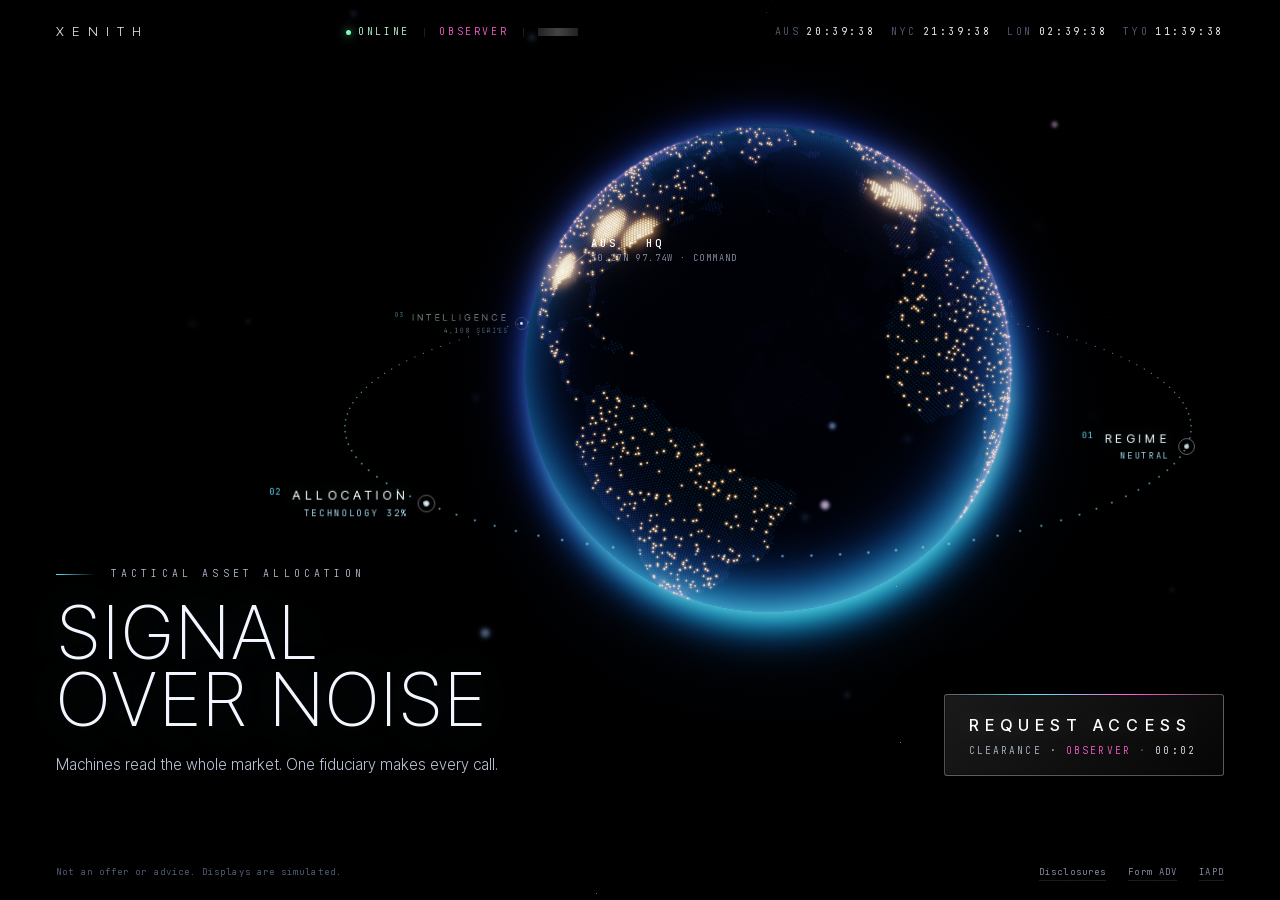
==== lab/index.html @ 4977f374 "Lab-1: the instrument (WebGL2 Earth lit by the real sun, light streams, orbiting capabilities, glass" ====
<!DOCTYPE html>
<html lang="en">
<head>
<meta charset="UTF-8">
<meta name="viewport" content="width=device-width, initial-scale=1.0, viewport-fit=cover">
<title>Xenith Capital · Tactical Asset Allocation</title>
<meta name="robots" content="noindex, nofollow">
<meta name="description" content="Xenith Capital. Tactical asset allocation. Machine intelligence reads the market; one fiduciary makes every call. Fee-only. Access by request.">
<meta http-equiv="Content-Security-Policy" content="default-src 'none'; script-src 'self'; style-src 'self'; img-src 'self'; font-src 'self'; connect-src 'self'; manifest-src 'self'; base-uri 'none'; form-action 'none'">
<meta name="referrer" content="strict-origin-when-cross-origin">
<meta name="theme-color" content="#020308">
<meta name="color-scheme" content="dark">
<link rel="icon" href="/assets/favicon.svg" type="image/svg+xml">
<link rel="preload" href="/fonts/inter-tight-var.woff2" as="font" type="font/woff2" crossorigin>
<link rel="preload" href="/fonts/jetbrains-mono-var.woff2" as="font" type="font/woff2" crossorigin>
<script src="/lab/flag.js"></script>
<link rel="stylesheet" href="/lab/lab.css">
<script src="/lab/earth.js" defer></script>
<script src="/lab/lab.js" defer></script>
<!-- build: lab-1 -->
</head>
<body>
<a class="skip" href="#main">Skip to content</a>
<canvas id="gl" aria-hidden="true"></canvas>

<header class="top">
  <a class="mk" href="/lab/" aria-label="Xenith Capital">XENITH</a>
  <p class="st"><span class="lv"><i></i>ONLINE</span><span class="sep"></span><span class="ob">OBSERVER</span><span class="sep"></span><span class="rd" id="sys" aria-label="redacted system name">██████</span></p>
  <p class="ck" aria-label="World clocks">
    <span><em>AUS</em><b data-tz="America/Chicago">--:--:--</b></span>
    <span><em>NYC</em><b data-tz="America/New_York">--:--:--</b></span>
    <span><em>LON</em><b data-tz="Europe/London">--:--:--</b></span>
    <span><em>TYO</em><b data-tz="Asia/Tokyo">--:--:--</b></span>
  </p>
</header>

<main id="main" tabindex="-1">
  <section class="hero">
    <p class="kick">Tactical asset allocation</p>
    <h1 class="hl" aria-label="Signal over noise"><span class="w">SIGNAL</span> <span class="w">OVER</span> <span class="w">NOISE</span></h1>
    <p class="sub">Machines read the whole market. One fiduciary makes every call.</p>
  </section>

  <nav class="orbit" aria-label="Capabilities">
    <button type="button" class="gy" data-ro="ro-reg"><i class="nd"></i><span class="tx"><span class="n">01</span><span class="l">REGIME</span><span class="v">NEUTRAL</span></span></button>
    <button type="button" class="gy" data-ro="ro-alc"><i class="nd"></i><span class="tx"><span class="n">02</span><span class="l">ALLOCATION</span><span class="v">TECHNOLOGY 34%</span></span></button>
    <button type="button" class="gy" data-ro="ro-int"><i class="nd"></i><span class="tx"><span class="n">03</span><span class="l">INTELLIGENCE</span><span class="v">4,112 SERIES</span></span></button>
    <button type="button" class="gy" data-ro="ro-op"><i class="nd"></i><span class="tx"><span class="n">04</span><span class="l">OPERATOR</span><span class="v">SIGNS EVERY CALL</span></span></button>
  </nav>

  <div class="tag" id="tag" aria-hidden="true"><b></b><span></span></div>

  <button type="button" class="mo" id="motion" hidden><span>ENABLE MOTION LINK</span></button>

  <a class="cta" id="cta" href="mailto:inquiry@xenithcap.io?subject=Access%20request">
    <span class="k">REQUEST ACCESS</span>
    <span class="s">CLEARANCE · <em id="clr">OBSERVER</em><span class="ot" id="obs" aria-hidden="true"></span></span>
  </a>
</main>

<footer class="ft">
  <p>Not an offer or advice. Displays are simulated.</p>
  <p class="ln"><a href="/disclosures.html">Disclosures</a><a href="https://reports.adviserinfo.sec.gov/reports/ADV/316844/PDF/316844.pdf" rel="noopener">Form ADV</a><a href="https://adviserinfo.sec.gov/firm/summary/316844" rel="noopener">IAPD</a></p>
</footer>

<div class="veil" id="veil" aria-hidden="true"></div>

<section class="ro" id="ro-reg" role="dialog" aria-modal="true" aria-labelledby="ro-reg-h">
  <header class="rh"><p class="rk">01 · REGIME</p><h2 id="ro-reg-h">The posture engine</h2><button type="button" class="x" aria-label="Close">CLOSE <kbd>ESC</kbd></button></header>
  <div class="rb">
    <p class="lead">Before we choose a single holding, we read the market's posture.</p>
    <div class="viz" aria-hidden="true">
      <div class="post"><span>RISK-OFF</span><span class="line"><i id="pmark"></i></span><span>RISK-ON</span></div>
      <p class="pv" id="pval">NEUTRAL</p>
      <ul class="bars" id="sigs">
        <li><span>GROWTH</span><s><i></i></s><b>+0.00</b></li>
        <li><span>INFLATION</span><s><i></i></s><b>+0.00</b></li>
        <li><span>CREDIT</span><s><i></i></s><b>+0.00</b></li>
        <li><span>VOLATILITY</span><s><i></i></s><b>+0.00</b></li>
        <li><span>TREND</span><s><i></i></s><b>+0.00</b></li>
        <li><span>BREADTH</span><s><i></i></s><b>+0.00</b></li>
      </ul>
    </div>
    <p>Growth, inflation, credit, volatility, trend and breadth feed one dial that runs from risk-off to risk-on. When the dial moves, the portfolios move with it. When it doesn't, we don't trade for the sake of trading.</p>
    <p class="fine">Illustrative simulation. Not a live signal, a forecast or a recommendation.</p>
  </div>
</section>

<section class="ro" id="ro-alc" role="dialog" aria-modal="true" aria-labelledby="ro-alc-h">
  <header class="rh"><p class="rk">02 · ALLOCATION</p><h2 id="ro-alc-h">Tactical asset allocation</h2><button type="button" class="x" aria-label="Close">CLOSE <kbd>ESC</kbd></button></header>
  <div class="rb">
    <p class="lead">Tactical means we're allowed to move. Disciplined means every move has a reason first.</p>
    <div class="viz" aria-hidden="true">
      <ul class="secs" id="secs">
        <li><span>TECHNOLOGY</span><s><i></i></s><b>--%</b></li>
        <li><span>VALUE</span><s><i></i></s><b>--%</b></li>
        <li><span>INDUSTRIALS</span><s><i></i></s><b>--%</b></li>
        <li><span>DEFENSIVE</span><s><i></i></s><b>--%</b></li>
        <li><span>ENERGY</span><s><i></i></s><b>--%</b></li>
      </ul>
    </div>
    <p>Each model portfolio holds a strategic core and tilts across sectors of the stock market as the evidence changes, leaning defensive when the posture turns risk-off. Every change is dated, reasoned and logged.</p>
    <p class="fine">Illustrative simulation. Not client allocations, model weights or performance.</p>
  </div>
</section>

<section class="ro" id="ro-int" role="dialog" aria-modal="true" aria-labelledby="ro-int-h">
  <header class="rh"><p class="rk">03 · INTELLIGENCE</p><h2 id="ro-int-h">Machine intelligence, human judgment</h2><button type="button" class="x" aria-label="Close">CLOSE <kbd>ESC</kbd></button></header>
  <div class="rb">
    <p class="lead">Machines read everything. A human decides.</p>
    <div class="viz" aria-hidden="true"><ol class="feed" id="feed"></ol></div>
    <p>Our proprietary research system ingests thousands of data series, filings and price histories. Its models read all of it, argue with each other and score their own confidence. Then a human takes over: every conclusion is reviewed, anything that doesn't hold up is overridden, and no model places a trade.</p>
    <p class="fine">Illustrative simulation of the research workflow.</p>
  </div>
</section>

<section class="ro" id="ro-op" role="dialog" aria-modal="true" aria-labelledby="ro-op-h">
  <header class="rh"><p class="rk">04 · OPERATOR</p><h2 id="ro-op-h">One adviser answers for every call</h2><button type="button" class="x" aria-label="Close">CLOSE <kbd>ESC</kbd></button></header>
  <div class="rb">
    <p class="lead">Logan Jackson, founder and fiduciary adviser.</p>
    <p>Formerly an Intelligence Analyst: turning noisy, incomplete information into decisions someone has to stand behind. Then a financial advisor and a banker.</p>
    <p>Xenith is fee-only and fiduciary. We are paid by our clients and no one else. The machine reads the market every hour it is open; the only question is whether it is reading for you.</p>
    <p><a class="cta in" href="mailto:inquiry@xenithcap.io?subject=Access%20request"><span class="k">REQUEST ACCESS</span></a></p>
  </div>
</section>
</body>
</html>
---- lab/lab.css ----
/* Xenith Capital: the instrument. */
@font-face{font-family:"Inter Tight";src:url(/fonts/inter-tight-var.woff2) format("woff2");font-weight:100 900;font-display:swap}
@font-face{font-family:"JetBrains Mono";src:url(/fonts/jetbrains-mono-var.woff2) format("woff2");font-weight:100 800;font-display:swap}
:root{
  --void:#020308;--tx:#e9eef8;--dim:#8a93a8;--mute:#566079;--hair:#ffffff1c;--hair2:#ffffff10;
  --cy:#5fe3ff;--vi:#8f7dff;--pk:#ff5fd2;--am:#ffb36b;
  --sans:"Inter Tight",system-ui,-apple-system,sans-serif;--mono:"JetBrains Mono",ui-monospace,Menlo,monospace;
  --edge:clamp(1.1rem,4.4vw,4.6rem);--gy:60vh;
}
*,*::before,*::after{box-sizing:border-box}
html,body{margin:0;padding:0}
html{background:var(--void);color:var(--tx);-webkit-text-size-adjust:100%;text-size-adjust:100%}
body{font-family:var(--sans);font-weight:300;line-height:1.5;-webkit-font-smoothing:antialiased;-moz-osx-font-smoothing:grayscale}
h1,h2,p,ul,ol{margin:0}
ul,ol{padding:0;list-style:none}
button{font:inherit;color:inherit;background:none;border:0;padding:0;cursor:pointer}
a{color:inherit}
.skip{position:absolute;left:-999px;top:0;z-index:100;background:#fff;color:#000;padding:.6rem 1rem}
.skip:focus{left:.5rem;top:.5rem}
:focus-visible{outline:1px solid var(--cy);outline-offset:4px}
#gl{display:none}
.mo,.tag,.veil{display:none}

/* ---------- shared atoms ---------- */
.top{display:flex;align-items:center;justify-content:space-between;gap:1.5rem;font-family:var(--mono);font-size:.62rem;letter-spacing:.26em;color:var(--dim);font-weight:300;padding:1.4rem var(--edge)}
.mk{font-family:var(--sans);font-weight:300;font-size:.82rem;letter-spacing:.62em;color:var(--tx);text-decoration:none}
.st{display:flex;align-items:center;gap:.9rem;white-space:nowrap}
.lv{color:#b9ffd9}
.top{color:#9aa4ba}.lv i{display:inline-block;width:5px;height:5px;border-radius:50%;background:#7dffbe;box-shadow:0 0 10px #7dffbe;margin-right:.7em;vertical-align:middle;animation:breathe 3.6s ease-in-out infinite}
.ob{color:var(--pk)}
.sep{width:1px;height:.9em;background:var(--hair)}
.rd{display:inline-block;letter-spacing:0;color:transparent;background:linear-gradient(90deg,#ffffff22,#ffffff44,#ffffff22);padding:0 .2em;border-radius:1px;line-height:1;height:.85em;overflow:hidden;vertical-align:middle}
.rd.leak{background:none}
.rd.leak{color:var(--cy);text-shadow:0 0 12px #5fe3ffaa}
.ck{display:flex;gap:1.6em}
.ck em{font-style:normal;color:var(--mute);margin-right:.6em}
.ck b{font-weight:400;color:var(--tx);font-variant-numeric:tabular-nums}
@keyframes breathe{50%{opacity:.35}}

/* ---------- document mode (no WebGL / no JS / tiny screens) ---------- */
html:not(.live) main{max-width:44rem;margin:0 auto;padding:2rem var(--edge)}
html:not(.live) .hl{font-weight:200;font-size:clamp(2.6rem,10vw,5rem);line-height:.92;letter-spacing:.01em;margin:.6rem 0 1rem}
html:not(.live) .kick{font-family:var(--mono);font-size:.66rem;letter-spacing:.3em;text-transform:uppercase;color:var(--dim)}
html:not(.live) .sub{color:var(--dim);font-size:1.1rem}
html:not(.live) .orbit{display:none}
html:not(.live) .cta{display:inline-block;margin-top:2rem;padding:1rem 1.4rem;border:1px solid var(--hair);text-decoration:none}
html:not(.live) .cta .k{display:block;letter-spacing:.3em;font-weight:500}
html:not(.live) .cta .s{display:block;font-family:var(--mono);font-size:.6rem;letter-spacing:.2em;color:var(--dim);margin-top:.3rem}
html:not(.live) .ro{max-width:44rem;margin:0 auto;padding:2rem var(--edge);border-top:1px solid var(--hair2)}
html:not(.live) .ro .x,html:not(.live) .viz{display:none}
html:not(.live) .ft{max-width:44rem;margin:0 auto;padding:2rem var(--edge) 3rem;font-family:var(--mono);font-size:.62rem;color:var(--mute)}
html:not(.live) .ft .ln a{margin-right:1rem}

/* ================= LIVE INSTRUMENT ================= */
html.live,html.live body{height:100%;overflow:hidden}
html.live #gl{display:block;position:fixed;inset:0;width:100%;height:100%;z-index:0;touch-action:none}
html.live .top{position:fixed;left:0;right:0;top:0;z-index:8;padding-top:max(1.4rem,env(safe-area-inset-top))}
html.live main{position:fixed;inset:0;z-index:4;pointer-events:none;outline:none}
html.live main a,html.live main button{pointer-events:auto}

/* hero: the only loud thing */
html.live .hero{position:fixed;left:var(--edge);bottom:calc(var(--edge) + 4.2rem);width:max-content;max-width:min(46vw,44rem)}
html.live .kick{font-family:var(--mono);font-size:.62rem;letter-spacing:.42em;text-transform:uppercase;color:#b4bdd0;margin-bottom:1.1rem}
html.live .kick::before{content:"";display:inline-block;width:2.4rem;height:1px;background:linear-gradient(90deg,var(--cy),transparent);vertical-align:middle;margin-right:1rem}
html.live .hl{font-weight:200;font-size:min(5.8vw,10vh,7rem);line-height:.9;letter-spacing:.015em;color:#f3f6ff;
  text-shadow:0 0 50px #7fd8ff2e}
html.live .hl .w:first-child{display:block}
html.live .hl span span{display:inline-block;transition:opacity 1.5s cubic-bezier(.16,1,.3,1),filter 1.7s cubic-bezier(.16,1,.3,1),transform 1.9s cubic-bezier(.16,1,.3,1)}
html.live:not(.resolved) .hl span span{opacity:0;filter:blur(16px);transform:translate(var(--dx,0),var(--dy,0)) scale(1.4)}
html.live .sub{margin-top:1.3rem;font-size:clamp(.95rem,1.15vw,1.12rem);color:#b9c2d6;max-width:30em;
  transition:opacity 1.6s ease 1.6s}
html.live:not(.resolved) .sub,html.live:not(.resolved) .kick{opacity:0}
html.live .kick{transition:opacity 1.4s ease 1.2s}

/* orbiting capabilities */
html.live .orbit{position:fixed;inset:0;pointer-events:none}
html.live .gy{position:absolute;left:0;top:0;width:0;height:0;pointer-events:auto;transition:opacity .5s ease;will-change:transform}
html.live .gy.hid{pointer-events:none}
html.live .gy::before{content:"";position:absolute;left:-22px;top:-22px;width:44px;height:44px;border-radius:50%}
html.live .gy .nd{position:absolute;left:-9px;top:-9px;width:18px;height:18px;border-radius:50%;border:1px solid #ffffff66;transition:border-color .3s,transform .3s}
html.live .gy .tx{position:absolute;left:18px;top:50%;transform:translateY(-50%);display:grid;grid-template-columns:auto auto;column-gap:.7rem;row-gap:.15rem;white-space:nowrap;text-align:left}
html.live .gy.lft .tx{left:auto;right:18px;text-align:right}
html.live .gy .n{font-family:var(--mono);font-size:.56rem;letter-spacing:.2em;color:var(--cy);grid-row:1}
html.live .gy .l{font-size:.8rem;font-weight:400;letter-spacing:.34em;color:#fff;grid-row:1;text-shadow:0 0 14px #5fe3ff55}
html.live .gy .v{grid-column:1/-1;font-family:var(--mono);font-size:.58rem;letter-spacing:.18em;color:#a9e9ff;font-variant-numeric:tabular-nums}
html.live .gy:hover .nd,html.live .gy:focus-visible .nd{border-color:var(--cy);transform:scale(1.5)}
html.live .gy:hover .l,html.live .gy:focus-visible .l{color:#fff;text-shadow:0 0 18px #5fe3ff88}
html.live .gy:focus-visible{outline:none}

/* city lock */
html.live .tag{display:block;position:fixed;left:0;top:0;z-index:5;pointer-events:none;opacity:0;transition:opacity .45s ease}
html.live .tag.on{opacity:1}
html.live .tag::before{content:"";position:absolute;left:4px;top:-4px;width:30px;height:1px;background:linear-gradient(90deg,#ffffff80,#ffffff20);transform-origin:0 0;transform:rotate(-38deg)}
html.live .tag b,html.live .tag span{position:absolute;left:28px;white-space:nowrap;font-family:var(--mono)}
html.live .tag b{top:-36px;font-weight:500;font-size:.66rem;letter-spacing:.3em;color:#fff}
html.live .tag span{top:-20px;font-size:.54rem;letter-spacing:.16em;color:var(--dim)}
html.live .tag.lft::before{left:auto;right:-4px;transform-origin:100% 0;transform:rotate(38deg)}
html.live .tag.lft b,html.live .tag.lft span{left:auto;right:28px}

/* request access: glass, breathing, pink only at the decision */
html.live .cta{position:fixed;right:var(--edge);bottom:calc(var(--edge) + 4.2rem);display:grid;gap:.45rem;min-width:17.5rem;padding:1.15rem 1.5rem 1.05rem;
  text-decoration:none;color:#fff;border:1px solid #ffffff4d;border-radius:3px;
  background:linear-gradient(135deg,#ffffff1a,#ffffff06);backdrop-filter:blur(18px) saturate(1.3);-webkit-backdrop-filter:blur(18px) saturate(1.3);
  box-shadow:0 0 0 1px #00000040 inset,0 20px 60px #00000060;animation:halo 5s ease-in-out infinite;transition:border-color .35s,background .35s,box-shadow .35s}
html.live .cta .k{font-weight:500;font-size:1rem;letter-spacing:.38em;text-shadow:0 0 22px #ffffff40}
html.live .cta::before{content:"";position:absolute;left:-1px;right:-1px;top:-1px;height:1px;background:linear-gradient(90deg,transparent,var(--cy),var(--pk),transparent)}
html.live .cta .s{font-family:var(--mono);font-size:.6rem;letter-spacing:.22em;color:#b4bdd0}
html.live .cta em{font-style:normal;color:var(--pk)}
html.live .cta .ot{color:var(--tx);font-variant-numeric:tabular-nums}
html.live .cta .ot:not(:empty)::before{content:" · ";color:var(--mute)}
html.live .cta:hover,html.live .cta:focus-visible{border-color:var(--pk);background:linear-gradient(135deg,#ff5fd226,#8f7dff12);box-shadow:0 0 50px #ff5fd233,0 20px 60px #00000060;outline:none}
html.live.pending .cta{border-color:var(--pk);background:linear-gradient(135deg,#ff5fd240,#8f7dff18)}
@keyframes halo{50%{box-shadow:0 0 0 1px #00000040 inset,0 0 44px #5fe3ff1f,0 20px 60px #00000060}}

html.live .ft{position:fixed;left:var(--edge);right:var(--edge);bottom:max(1.2rem,env(safe-area-inset-bottom));z-index:6;display:flex;justify-content:space-between;align-items:baseline;gap:1rem;
  font-family:var(--mono);font-size:.56rem;letter-spacing:.12em;color:var(--mute)}
html.live .ft .ln{display:flex;gap:1.4rem}
html.live .ft a{color:var(--dim);text-decoration:none;border-bottom:1px solid var(--hair)}
html.live .ft a:hover{color:var(--tx)}

/* motion link (iOS asks permission) */
html.live .mo:not([hidden]){display:block;position:fixed;left:50%;transform:translateX(-50%);bottom:calc(var(--edge) + 9.6rem);font-family:var(--mono);font-size:.56rem;letter-spacing:.24em;color:var(--cy);
  border:1px solid #5fe3ff40;border-radius:999px;padding:.55rem 1rem;background:#05081488;backdrop-filter:blur(10px);-webkit-backdrop-filter:blur(10px)}
html.live .mo.done{color:#b9ffd9;border-color:#7dffbe55}

/* readouts: glass that unfolds out of the light */
html.live .veil{position:fixed;inset:0;z-index:20;background:#02030866;backdrop-filter:blur(6px) saturate(.8);-webkit-backdrop-filter:blur(6px) saturate(.8);opacity:0;pointer-events:none;transition:opacity .45s ease;display:block}
html.live .veil.on{opacity:1;pointer-events:auto}
html.live .ro{display:none}
html.live .ro.open{display:flex;flex-direction:column;position:fixed;z-index:30;left:50%;top:50%;transform:translate(-50%,-50%);
  width:min(44rem,calc(100vw - 2rem));max-height:calc(100dvh - 2rem);overflow:auto;padding:clamp(1.3rem,3vw,2.4rem);
  background:linear-gradient(160deg,#0d142cb8,#060914d9);border:1px solid #ffffff1f;border-radius:4px;
  backdrop-filter:blur(30px) saturate(1.4);-webkit-backdrop-filter:blur(30px) saturate(1.4);
  box-shadow:0 0 0 1px #00000050 inset,0 1px 0 #ffffff14 inset,0 40px 120px #000000a0,0 0 90px #5fe3ff12;
  animation:unfold .6s cubic-bezier(.16,1,.3,1)}
@keyframes unfold{from{opacity:0;transform:translate(-50%,-48%) scale(.965);filter:blur(10px)}to{opacity:1;transform:translate(-50%,-50%) scale(1);filter:blur(0)}}
.rh{position:relative;padding-right:6rem;margin-bottom:1.2rem}
.rk{font-family:var(--mono);font-size:.6rem;letter-spacing:.32em;color:var(--cy);margin-bottom:.7rem}
.rh h2{font-weight:200;font-size:clamp(1.7rem,3.2vw,2.7rem);line-height:1.05;letter-spacing:-.005em;color:#f5f8ff}
html.live .x{position:absolute;right:0;top:0;font-family:var(--mono);font-size:.56rem;letter-spacing:.2em;color:var(--dim);border:1px solid var(--hair);border-radius:2px;padding:.5em .8em}
.x kbd{font:inherit;color:var(--mute);margin-left:.4em}
.x:hover,.x:focus-visible{color:var(--tx);border-color:#ffffff55}
.rb{display:flex;flex-direction:column;gap:1rem;font-size:clamp(.94rem,1.1vw,1.04rem);line-height:1.62;color:#c7cfdf}
.rb .lead{font-size:1.2em;font-weight:300;color:#fff;line-height:1.4}
.fine{font-family:var(--mono);font-size:.6rem;letter-spacing:.08em;color:var(--mute);line-height:1.5}
.viz{border-top:1px solid var(--hair2);border-bottom:1px solid var(--hair2);padding:1.1rem 0;font-family:var(--mono);font-size:.62rem;letter-spacing:.14em;color:var(--dim)}
.post{display:grid;grid-template-columns:auto 1fr auto;align-items:center;gap:1rem}
.post .line{position:relative;height:1px;background:linear-gradient(90deg,var(--pk),var(--vi),var(--cy))}
.post .line i{position:absolute;top:-4px;left:50%;width:9px;height:9px;margin-left:-4.5px;border-radius:50%;background:#fff;box-shadow:0 0 14px #fff,0 0 30px #5fe3ff;transition:left 1.2s cubic-bezier(.16,1,.3,1)}
.pv{text-align:center;color:var(--tx);margin:.8rem 0 1rem;letter-spacing:.3em;font-variant-numeric:tabular-nums}
.bars,.secs{display:grid;gap:.5rem}
.bars li,.secs li{display:grid;grid-template-columns:8.5em 1fr 3.4em;align-items:center;gap:.9rem}
.bars b,.secs b{font-weight:400;text-align:right;color:var(--tx);font-variant-numeric:tabular-nums}
.bars s,.secs s{position:relative;display:block;height:2px;background:#ffffff0f;text-decoration:none}
.bars s::after{content:"";position:absolute;left:50%;top:-3px;bottom:-3px;width:1px;background:#ffffff30}
.bars i,.secs i{position:absolute;top:0;bottom:0;left:0;width:0;background:var(--cy);box-shadow:0 0 10px #5fe3ff88;transition:left 1.1s cubic-bezier(.16,1,.3,1),width 1.1s cubic-bezier(.16,1,.3,1)}
.bars i.n{background:var(--vi);box-shadow:0 0 10px #8f7dff88}
.secs li:nth-child(2) i{background:var(--vi);box-shadow:0 0 10px #8f7dff88}
.secs li:nth-child(3) i{background:#a9b8ff;box-shadow:0 0 10px #a9b8ff66}
.secs li:nth-child(4) i{background:#7dffbe;box-shadow:0 0 10px #7dffbe66}
.secs li:nth-child(5) i{background:var(--am);box-shadow:0 0 10px #ffb36b66}
.feed{display:flex;flex-direction:column;gap:.15rem;height:13.5em;overflow:hidden;justify-content:flex-end;-webkit-mask-image:linear-gradient(180deg,transparent,#000 40%);mask-image:linear-gradient(180deg,transparent,#000 40%)}
.feed li{flex:none;white-space:nowrap;overflow:hidden;text-overflow:ellipsis;line-height:1.55;animation:lineIn .6s ease}
@keyframes lineIn{from{opacity:0;transform:translateY(6px)}}
.feed .ts{color:var(--mute)}
.feed .t{margin:0 .8em;font-weight:500}
.feed .t.c{color:var(--cy)}.feed .t.v{color:var(--vi)}.feed .t.p{color:var(--pk)}.feed .t.w{color:#fff}.feed .t.a{color:#7dffbe}
.feed .m{color:var(--tx)}
.cta.in{position:static!important;display:inline-grid;min-width:0;animation:none}

/* ---------- phone ---------- */
html.live.phone .top{display:grid;grid-template-columns:1fr auto;row-gap:.7rem;padding-top:max(1rem,env(safe-area-inset-top));font-size:.54rem;letter-spacing:.18em}
html.live.phone .mk{font-size:.74rem;letter-spacing:.5em}
html.live.phone .st{gap:.6rem}
html.live.phone .st .rd,html.live.phone .st .sep:last-of-type{display:none}
html.live.phone .ck{grid-column:1/-1;justify-content:space-between;gap:.4rem}
html.live.phone .ck em{margin-right:.35em}
html.live.phone .hero{left:7vw;right:7vw;top:var(--gy);bottom:auto;max-width:none;text-align:center}
html.live.phone .kick{font-size:.54rem;letter-spacing:.34em;margin-bottom:.7rem}
html.live.phone .kick::before{display:none}
html.live.phone .hl{font-size:min(12.5vw,7.2vh)}
html.live.phone .sub{margin:.9rem auto 0;font-size:.9rem;max-width:21em}
html.live.phone .gy .v{display:none}
html.live.phone .gy .l{font-size:.62rem;letter-spacing:.26em}
html.live.phone .cta{left:var(--edge);right:var(--edge);bottom:calc(max(1.2rem,env(safe-area-inset-bottom)) + 2.6rem);min-width:0;text-align:center;padding:1rem 1rem .95rem}
html.live.phone .ft{flex-direction:column;align-items:center;gap:.35rem;font-size:.5rem}
html.live.phone .mo:not([hidden]){bottom:calc(max(1.2rem,env(safe-area-inset-bottom)) + 8.2rem)}
html.live.phone .ro.open{top:auto;bottom:.6rem;transform:translate(-50%,0);max-height:calc(100dvh - 1.2rem);animation:rise .55s cubic-bezier(.16,1,.3,1)}
@keyframes rise{from{opacity:0;transform:translate(-50%,24px)}to{opacity:1;transform:translate(-50%,0)}}
html.live.phone .rh{padding-right:0;padding-top:2.4rem}
html.live.phone .bars li,html.live.phone .secs li{grid-template-columns:7.2em 1fr 3em;gap:.6rem}

@media (prefers-reduced-motion:reduce){
  html.live .cta,html.live .lv i{animation:none}
  html.live .hl span span,html.live .sub,html.live .kick{transition:none}
  html.live .ro.open{animation:none}
}
@media print{#gl,.veil,.orbit,.tag,.mo{display:none!important}html,body{background:#fff!important;color:#000!important;height:auto!important;overflow:visible!important}}
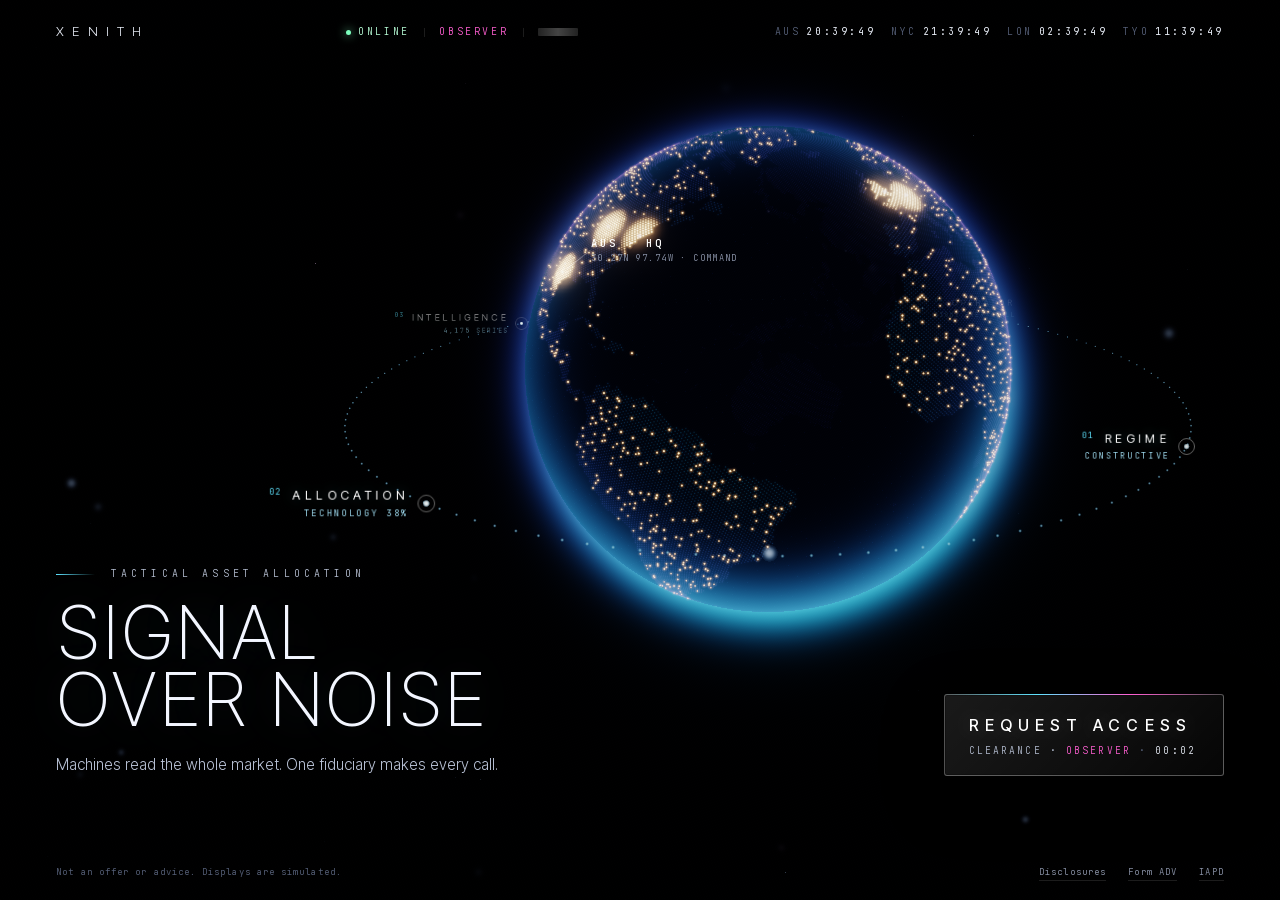
==== commit 12caeda1: "x-1: the instrument replaces the Hub as the homepage; /lab/ redirects home; new share card" ====
--- a/lab/index.html
+++ b/lab/index.html
@@ -1,127 +1,2 @@
 <!DOCTYPE html>
-<html lang="en">
-<head>
-<meta charset="UTF-8">
-<meta name="viewport" content="width=device-width, initial-scale=1.0, viewport-fit=cover">
-<title>Xenith Capital · Tactical Asset Allocation</title>
-<meta name="robots" content="noindex, nofollow">
-<meta name="description" content="Xenith Capital. Tactical asset allocation. Machine intelligence reads the market; one fiduciary makes every call. Fee-only. Access by request.">
-<meta http-equiv="Content-Security-Policy" content="default-src 'none'; script-src 'self'; style-src 'self'; img-src 'self'; font-src 'self'; connect-src 'self'; manifest-src 'self'; base-uri 'none'; form-action 'none'">
-<meta name="referrer" content="strict-origin-when-cross-origin">
-<meta name="theme-color" content="#020308">
-<meta name="color-scheme" content="dark">
-<link rel="icon" href="/assets/favicon.svg" type="image/svg+xml">
-<link rel="preload" href="/fonts/inter-tight-var.woff2" as="font" type="font/woff2" crossorigin>
-<link rel="preload" href="/fonts/jetbrains-mono-var.woff2" as="font" type="font/woff2" crossorigin>
-<script src="/lab/flag.js"></script>
-<link rel="stylesheet" href="/lab/lab.css">
-<script src="/lab/earth.js" defer></script>
-<script src="/lab/lab.js" defer></script>
-<!-- build: lab-1 -->
-</head>
-<body>
-<a class="skip" href="#main">Skip to content</a>
-<canvas id="gl" aria-hidden="true"></canvas>
-
-<header class="top">
-  <a class="mk" href="/lab/" aria-label="Xenith Capital">XENITH</a>
-  <p class="st"><span class="lv"><i></i>ONLINE</span><span class="sep"></span><span class="ob">OBSERVER</span><span class="sep"></span><span class="rd" id="sys" aria-label="redacted system name">██████</span></p>
-  <p class="ck" aria-label="World clocks">
-    <span><em>AUS</em><b data-tz="America/Chicago">--:--:--</b></span>
-    <span><em>NYC</em><b data-tz="America/New_York">--:--:--</b></span>
-    <span><em>LON</em><b data-tz="Europe/London">--:--:--</b></span>
-    <span><em>TYO</em><b data-tz="Asia/Tokyo">--:--:--</b></span>
-  </p>
-</header>
-
-<main id="main" tabindex="-1">
-  <section class="hero">
-    <p class="kick">Tactical asset allocation</p>
-    <h1 class="hl" aria-label="Signal over noise"><span class="w">SIGNAL</span> <span class="w">OVER</span> <span class="w">NOISE</span></h1>
-    <p class="sub">Machines read the whole market. One fiduciary makes every call.</p>
-  </section>
-
-  <nav class="orbit" aria-label="Capabilities">
-    <button type="button" class="gy" data-ro="ro-reg"><i class="nd"></i><span class="tx"><span class="n">01</span><span class="l">REGIME</span><span class="v">NEUTRAL</span></span></button>
-    <button type="button" class="gy" data-ro="ro-alc"><i class="nd"></i><span class="tx"><span class="n">02</span><span class="l">ALLOCATION</span><span class="v">TECHNOLOGY 34%</span></span></button>
-    <button type="button" class="gy" data-ro="ro-int"><i class="nd"></i><span class="tx"><span class="n">03</span><span class="l">INTELLIGENCE</span><span class="v">4,112 SERIES</span></span></button>
-    <button type="button" class="gy" data-ro="ro-op"><i class="nd"></i><span class="tx"><span class="n">04</span><span class="l">OPERATOR</span><span class="v">SIGNS EVERY CALL</span></span></button>
-  </nav>
-
-  <div class="tag" id="tag" aria-hidden="true"><b></b><span></span></div>
-
-  <button type="button" class="mo" id="motion" hidden><span>ENABLE MOTION LINK</span></button>
-
-  <a class="cta" id="cta" href="mailto:inquiry@xenithcap.io?subject=Access%20request">
-    <span class="k">REQUEST ACCESS</span>
-    <span class="s">CLEARANCE · <em id="clr">OBSERVER</em><span class="ot" id="obs" aria-hidden="true"></span></span>
-  </a>
-</main>
-
-<footer class="ft">
-  <p>Not an offer or advice. Displays are simulated.</p>
-  <p class="ln"><a href="/disclosures.html">Disclosures</a><a href="https://reports.adviserinfo.sec.gov/reports/ADV/316844/PDF/316844.pdf" rel="noopener">Form ADV</a><a href="https://adviserinfo.sec.gov/firm/summary/316844" rel="noopener">IAPD</a></p>
-</footer>
-
-<div class="veil" id="veil" aria-hidden="true"></div>
-
-<section class="ro" id="ro-reg" role="dialog" aria-modal="true" aria-labelledby="ro-reg-h">
-  <header class="rh"><p class="rk">01 · REGIME</p><h2 id="ro-reg-h">The posture engine</h2><button type="button" class="x" aria-label="Close">CLOSE <kbd>ESC</kbd></button></header>
-  <div class="rb">
-    <p class="lead">Before we choose a single holding, we read the market's posture.</p>
-    <div class="viz" aria-hidden="true">
-      <div class="post"><span>RISK-OFF</span><span class="line"><i id="pmark"></i></span><span>RISK-ON</span></div>
-      <p class="pv" id="pval">NEUTRAL</p>
-      <ul class="bars" id="sigs">
-        <li><span>GROWTH</span><s><i></i></s><b>+0.00</b></li>
-        <li><span>INFLATION</span><s><i></i></s><b>+0.00</b></li>
-        <li><span>CREDIT</span><s><i></i></s><b>+0.00</b></li>
-        <li><span>VOLATILITY</span><s><i></i></s><b>+0.00</b></li>
-        <li><span>TREND</span><s><i></i></s><b>+0.00</b></li>
-        <li><span>BREADTH</span><s><i></i></s><b>+0.00</b></li>
-      </ul>
-    </div>
-    <p>Growth, inflation, credit, volatility, trend and breadth feed one dial that runs from risk-off to risk-on. When the dial moves, the portfolios move with it. When it doesn't, we don't trade for the sake of trading.</p>
-    <p class="fine">Illustrative simulation. Not a live signal, a forecast or a recommendation.</p>
-  </div>
-</section>
-
-<section class="ro" id="ro-alc" role="dialog" aria-modal="true" aria-labelledby="ro-alc-h">
-  <header class="rh"><p class="rk">02 · ALLOCATION</p><h2 id="ro-alc-h">Tactical asset allocation</h2><button type="button" class="x" aria-label="Close">CLOSE <kbd>ESC</kbd></button></header>
-  <div class="rb">
-    <p class="lead">Tactical means we're allowed to move. Disciplined means every move has a reason first.</p>
-    <div class="viz" aria-hidden="true">
-      <ul class="secs" id="secs">
-        <li><span>TECHNOLOGY</span><s><i></i></s><b>--%</b></li>
-        <li><span>VALUE</span><s><i></i></s><b>--%</b></li>
-        <li><span>INDUSTRIALS</span><s><i></i></s><b>--%</b></li>
-        <li><span>DEFENSIVE</span><s><i></i></s><b>--%</b></li>
-        <li><span>ENERGY</span><s><i></i></s><b>--%</b></li>
-      </ul>
-    </div>
-    <p>Each model portfolio holds a strategic core and tilts across sectors of the stock market as the evidence changes, leaning defensive when the posture turns risk-off. Every change is dated, reasoned and logged.</p>
-    <p class="fine">Illustrative simulation. Not client allocations, model weights or performance.</p>
-  </div>
-</section>
-
-<section class="ro" id="ro-int" role="dialog" aria-modal="true" aria-labelledby="ro-int-h">
-  <header class="rh"><p class="rk">03 · INTELLIGENCE</p><h2 id="ro-int-h">Machine intelligence, human judgment</h2><button type="button" class="x" aria-label="Close">CLOSE <kbd>ESC</kbd></button></header>
-  <div class="rb">
-    <p class="lead">Machines read everything. A human decides.</p>
-    <div class="viz" aria-hidden="true"><ol class="feed" id="feed"></ol></div>
-    <p>Our proprietary research system ingests thousands of data series, filings and price histories. Its models read all of it, argue with each other and score their own confidence. Then a human takes over: every conclusion is reviewed, anything that doesn't hold up is overridden, and no model places a trade.</p>
-    <p class="fine">Illustrative simulation of the research workflow.</p>
-  </div>
-</section>
-
-<section class="ro" id="ro-op" role="dialog" aria-modal="true" aria-labelledby="ro-op-h">
-  <header class="rh"><p class="rk">04 · OPERATOR</p><h2 id="ro-op-h">One adviser answers for every call</h2><button type="button" class="x" aria-label="Close">CLOSE <kbd>ESC</kbd></button></header>
-  <div class="rb">
-    <p class="lead">Logan Jackson, founder and fiduciary adviser.</p>
-    <p>Formerly an Intelligence Analyst: turning noisy, incomplete information into decisions someone has to stand behind. Then a financial advisor and a banker.</p>
-    <p>Xenith is fee-only and fiduciary. We are paid by our clients and no one else. The machine reads the market every hour it is open; the only question is whether it is reading for you.</p>
-    <p><a class="cta in" href="mailto:inquiry@xenithcap.io?subject=Access%20request"><span class="k">REQUEST ACCESS</span></a></p>
-  </div>
-</section>
-</body>
-</html>
+<html lang="en"><head><meta charset="UTF-8"><meta name="robots" content="noindex"><meta http-equiv="refresh" content="0; url=/"><link rel="canonical" href="https://xenithcap.io/"><title>Xenith Capital</title></head><body><a href="/">Xenith Capital</a></body></html>
